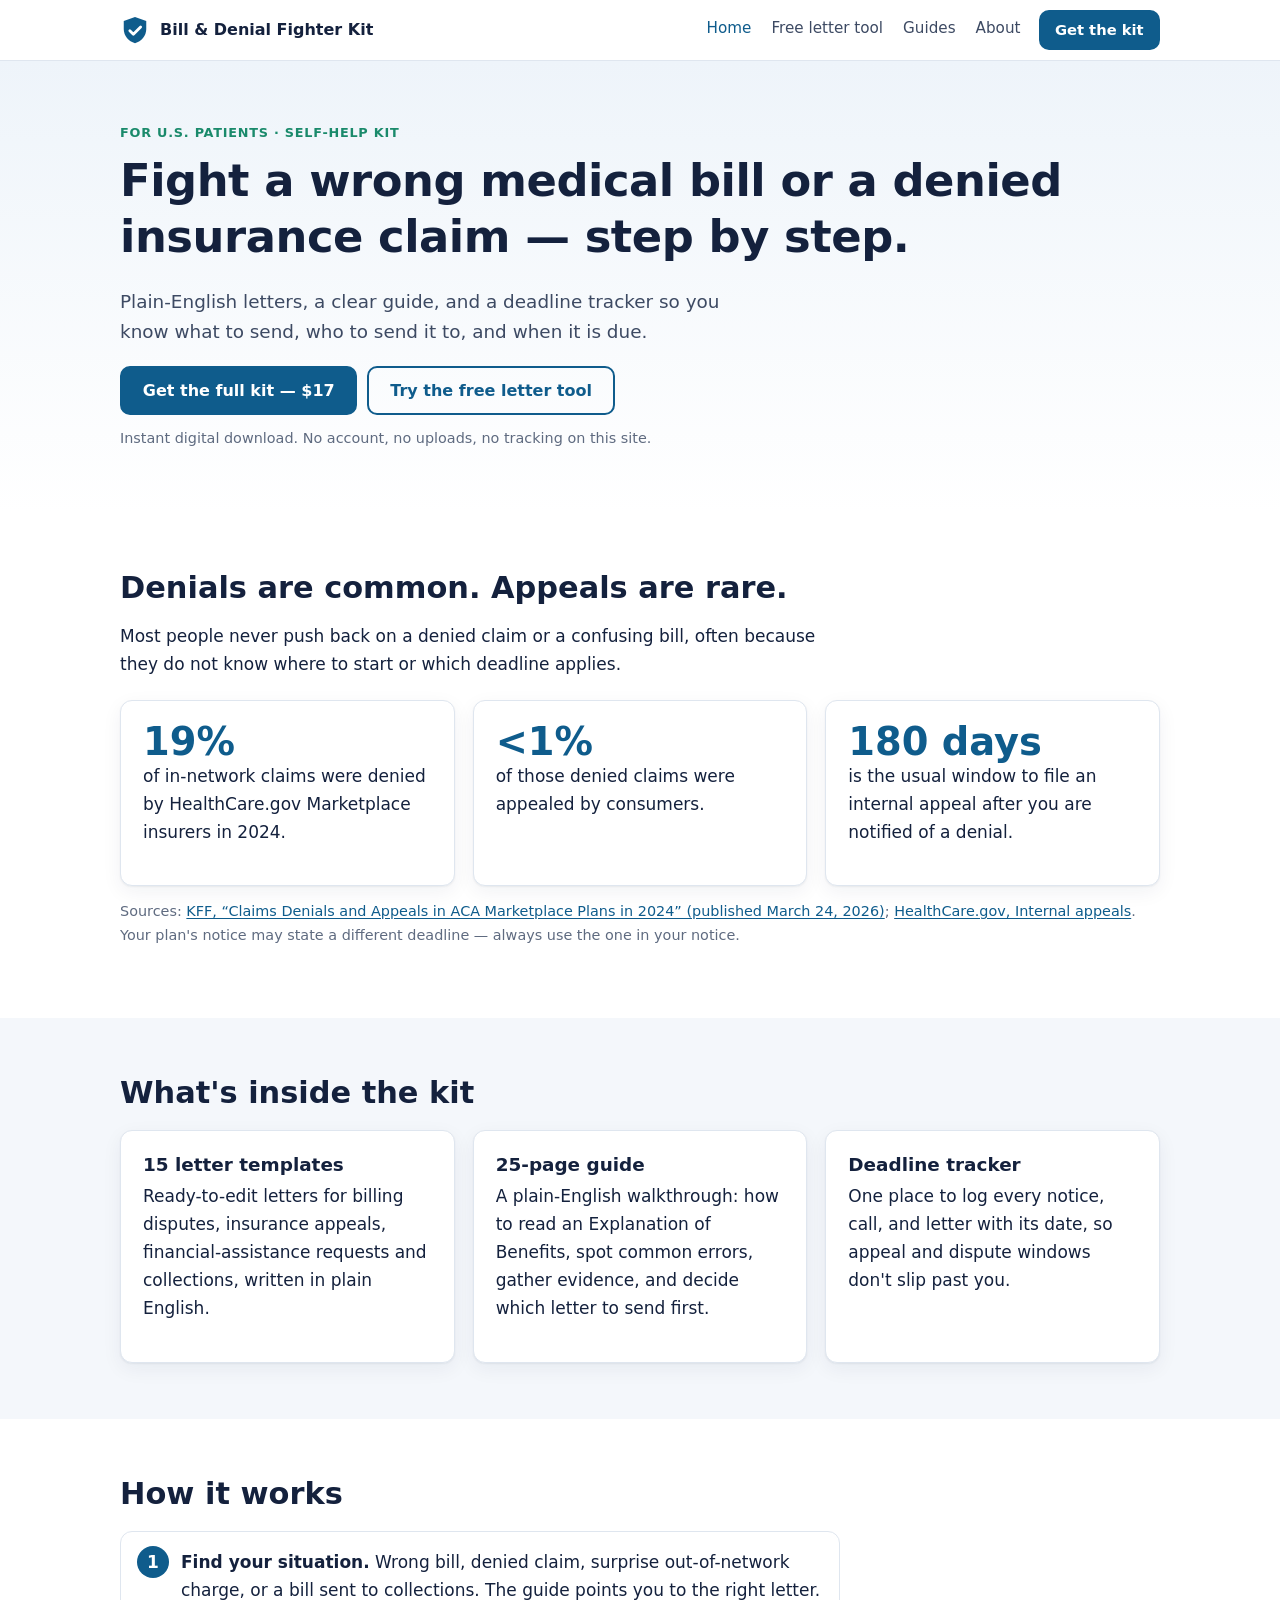
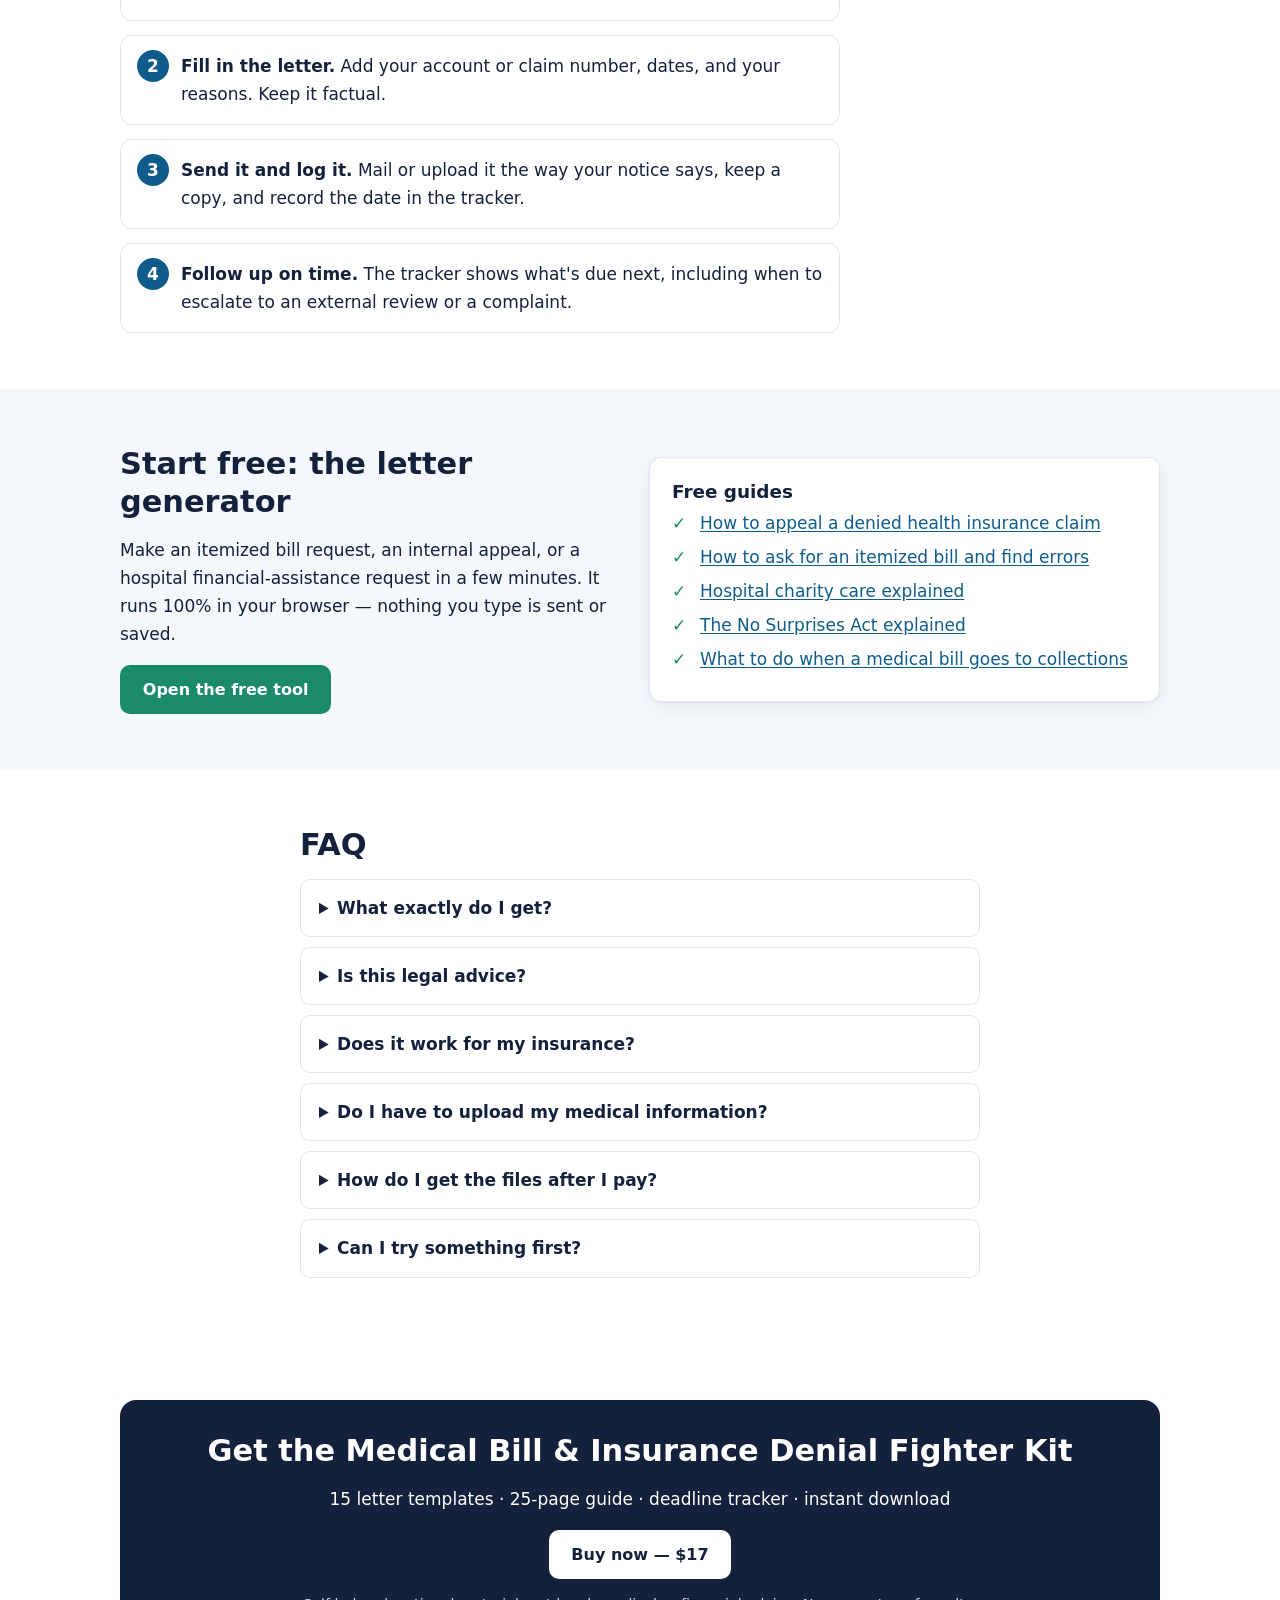
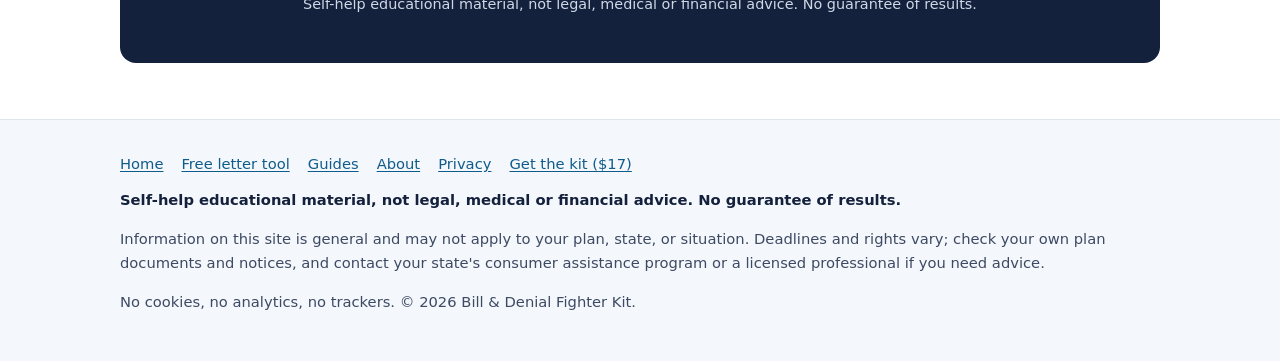
==== index.html @ 843455a6 "Launch site: landing page, free letter tool, 5 guides" ====
<!doctype html>
<html lang="en">
<head>
<meta charset="utf-8">
<meta name="viewport" content="width=device-width, initial-scale=1">
<title>Medical Bill &amp; Insurance Denial Fighter Kit — letters, guide &amp; deadline tracker</title>
<meta name="description" content="Fight a wrong medical bill or a denied health insurance claim, step by step. 15 letter templates, a 25-page guide and a deadline tracker for $17, plus a free in-browser letter tool.">
<link rel="canonical" href="https://pankajsaini5884.github.io/medical-bill-help/">
<meta name="robots" content="index, follow">
<meta name="referrer" content="no-referrer">
<meta name="theme-color" content="#0f5c8c">
<meta property="og:site_name" content="Bill &amp; Denial Fighter Kit">
<meta property="og:type" content="website">
<meta property="og:title" content="Medical Bill &amp; Insurance Denial Fighter Kit — letters, guide &amp; deadline tracker">
<meta property="og:description" content="Fight a wrong medical bill or a denied health insurance claim, step by step. 15 letter templates, a 25-page guide and a deadline tracker for $17, plus a free in-browser letter tool.">
<meta property="og:url" content="https://pankajsaini5884.github.io/medical-bill-help/">
<meta property="og:image" content="https://pankajsaini5884.github.io/medical-bill-help/assets/og-image.png">
<meta property="og:locale" content="en_US">
<meta name="twitter:card" content="summary_large_image">
<meta name="twitter:title" content="Medical Bill &amp; Insurance Denial Fighter Kit — letters, guide &amp; deadline tracker">
<meta name="twitter:description" content="Fight a wrong medical bill or a denied health insurance claim, step by step. 15 letter templates, a 25-page guide and a deadline tracker for $17, plus a free in-browser letter tool.">
<link rel="icon" href="favicon.svg" type="image/svg+xml">
<link rel="stylesheet" href="assets/style.css">
<script type="application/ld+json">{"@context": "https://schema.org", "@graph": [{"@type": "Product", "name": "Medical Bill & Insurance Denial Fighter Kit", "description": "15 letter templates, a 25-page guide and a deadline tracker for fighting a wrong medical bill or a denied health insurance claim.", "offers": {"@type": "Offer", "price": "17.00", "priceCurrency": "USD", "url": "https://calmmindplanco.gumroad.com/l/medical-bill-fighter"}}, {"@type": "FAQPage", "mainEntity": [{"@type": "Question", "name": "What exactly do I get?", "acceptedAnswer": {"@type": "Answer", "text": "A digital download: 15 fill-in letter templates, a 25-page step-by-step guide, and a deadline tracker. You fill them in yourself and send them yourself."}}, {"@type": "Question", "name": "Is this legal advice?", "acceptedAnswer": {"@type": "Answer", "text": "No. It is self-help educational material written for patients. It is not legal, medical, or financial advice, and no result is guaranteed. For complex cases, a state consumer assistance program, patient advocate, or attorney can help."}}, {"@type": "Question", "name": "Does it work for my insurance?", "acceptedAnswer": {"@type": "Answer", "text": "The letters are written for common U.S. situations: job-based plans, Marketplace plans, and hospital bills. Rules differ for Medicare, Medicaid, and some state-regulated plans, so always follow the instructions and deadlines in your own denial notice or plan documents."}}, {"@type": "Question", "name": "Do I have to upload my medical information?", "acceptedAnswer": {"@type": "Answer", "text": "No. The kit is files you edit on your own device. The free letter tool on this site also runs entirely in your browser and sends nothing anywhere."}}, {"@type": "Question", "name": "How do I get the files after I pay?", "acceptedAnswer": {"@type": "Answer", "text": "Checkout is handled by Gumroad, which delivers the download link right after purchase."}}, {"@type": "Question", "name": "Can I try something first?", "acceptedAnswer": {"@type": "Answer", "text": "Yes. The free letter tool makes three of the letters (itemized bill request, internal appeal, financial-assistance request) at no cost."}}]}]}</script>
</head>
<body>
<a class="skip" href="#main">Skip to content</a>
<header class="site-head"><div class="wrap">
<a class="brand" href="index.html"><svg viewBox="0 0 64 64" aria-hidden="true"><path d="M32 4 8 13v17c0 15 10.3 26.4 24 30 13.7-3.6 24-15 24-30V13L32 4z" fill="#0f5c8c"/><path d="M21 33.5l7.5 7.5L44 25.5" fill="none" stroke="#fff" stroke-width="6" stroke-linecap="round" stroke-linejoin="round"/></svg><span>Bill &amp; Denial Fighter Kit</span></a>
<nav class="nav" aria-label="Main"><a href="index.html" aria-current="page">Home</a><a href="tool.html">Free letter tool</a><a href="articles/index.html">Guides</a><a href="about.html">About</a><a class="btn sm" href="https://calmmindplanco.gumroad.com/l/medical-bill-fighter">Get the kit</a></nav>
</div></header>
<main id="main">

<section class="hero"><div class="wrap">
  <span class="eyebrow">For U.S. patients &middot; Self-help kit</span>
  <h1>Fight a wrong medical bill or a denied insurance claim &mdash; step by step.</h1>
  <p class="lead">Plain-English letters, a clear guide, and a deadline tracker so you know what to send, who to send it to, and when it is due.</p>
  <div class="btn-row">
    <a class="btn" href="https://calmmindplanco.gumroad.com/l/medical-bill-fighter">Get the full kit &mdash; <span class="price">$17</span></a>
    <a class="btn ghost" href="tool.html">Try the free letter tool</a>
  </div>
  <p class="small" style="margin-top:12px">Instant digital download. No account, no uploads, no tracking on this site.</p>
</div></section>

<section id="problem"><div class="wrap">
  <h2>Denials are common. Appeals are rare.</h2>
  <p class="read">Most people never push back on a denied claim or a confusing bill, often because they do not know where to start or which deadline applies.</p>
  <div class="grid c3" style="margin-top:22px">
    <div class="card"><div class="stat">19%</div><p>of in-network claims were denied by HealthCare.gov Marketplace insurers in 2024.</p></div>
    <div class="card"><div class="stat">&lt;1%</div><p>of those denied claims were appealed by consumers.</p></div>
    <div class="card"><div class="stat">180 days</div><p>is the usual window to file an internal appeal after you are notified of a denial.</p></div>
  </div>
  <p class="small" style="margin-top:14px">Sources: <a href="https://www.kff.org/private-insurance/claims-denials-and-appeals-in-aca-marketplace-plans-in-2024/" rel="noopener">KFF, &ldquo;Claims Denials and Appeals in ACA Marketplace Plans in 2024&rdquo; (published March 24, 2026)</a>; <a href="https://www.healthcare.gov/appeal-insurance-company-decision/internal-appeals/" rel="noopener">HealthCare.gov, Internal appeals</a>. Your plan's notice may state a different deadline &mdash; always use the one in your notice.</p>
</div></section>

<section class="alt" id="inside"><div class="wrap">
  <h2>What's inside the kit</h2>
  <div class="grid c3" style="margin-top:18px">
    <div class="card"><h3>15 letter templates</h3><p>Ready-to-edit letters for billing disputes, insurance appeals, financial-assistance requests and collections, written in plain English.</p></div>
    <div class="card"><h3>25-page guide</h3><p>A plain-English walkthrough: how to read an Explanation of Benefits, spot common errors, gather evidence, and decide which letter to send first.</p></div>
    <div class="card"><h3>Deadline tracker</h3><p>One place to log every notice, call, and letter with its date, so appeal and dispute windows don't slip past you.</p></div>
  </div>
</div></section>

<section id="how"><div class="wrap">
  <h2>How it works</h2>
  <ol class="steps read" style="margin-top:18px">
    <li><strong>Find your situation.</strong> Wrong bill, denied claim, surprise out-of-network charge, or a bill sent to collections. The guide points you to the right letter.</li>
    <li><strong>Fill in the letter.</strong> Add your account or claim number, dates, and your reasons. Keep it factual.</li>
    <li><strong>Send it and log it.</strong> Mail or upload it the way your notice says, keep a copy, and record the date in the tracker.</li>
    <li><strong>Follow up on time.</strong> The tracker shows what's due next, including when to escalate to an external review or a complaint.</li>
  </ol>
</div></section>

<section class="alt" id="free"><div class="wrap">
  <div class="grid c2" style="align-items:center">
    <div>
      <h2>Start free: the letter generator</h2>
      <p>Make an itemized bill request, an internal appeal, or a hospital financial-assistance request in a few minutes. It runs 100% in your browser &mdash; nothing you type is sent or saved.</p>
      <a class="btn green" href="tool.html">Open the free tool</a>
    </div>
    <div class="card">
      <h3>Free guides</h3>
      <ul class="checks">
        <li><a href="articles/appeal-denied-health-insurance-claim.html">How to appeal a denied health insurance claim</a></li>
        <li><a href="articles/itemized-hospital-bill-errors.html">How to ask for an itemized bill and find errors</a></li>
        <li><a href="articles/hospital-charity-care-financial-assistance.html">Hospital charity care explained</a></li>
        <li><a href="articles/no-surprises-act-surprise-billing.html">The No Surprises Act explained</a></li>
        <li><a href="articles/medical-bill-in-collections.html">What to do when a medical bill goes to collections</a></li>
      </ul>
    </div>
  </div>
</div></section>

<section id="faq"><div class="wrap read">
  <h2>FAQ</h2>
  <details><summary>What exactly do I get?</summary><p>A digital download: 15 fill-in letter templates, a 25-page step-by-step guide, and a deadline tracker. You fill them in yourself and send them yourself.</p></details><details><summary>Is this legal advice?</summary><p>No. It is self-help educational material written for patients. It is not legal, medical, or financial advice, and no result is guaranteed. For complex cases, a state consumer assistance program, patient advocate, or attorney can help.</p></details><details><summary>Does it work for my insurance?</summary><p>The letters are written for common U.S. situations: job-based plans, Marketplace plans, and hospital bills. Rules differ for Medicare, Medicaid, and some state-regulated plans, so always follow the instructions and deadlines in your own denial notice or plan documents.</p></details><details><summary>Do I have to upload my medical information?</summary><p>No. The kit is files you edit on your own device. The free letter tool on this site also runs entirely in your browser and sends nothing anywhere.</p></details><details><summary>How do I get the files after I pay?</summary><p>Checkout is handled by Gumroad, which delivers the download link right after purchase.</p></details><details><summary>Can I try something first?</summary><p>Yes. The free letter tool makes three of the letters (itemized bill request, internal appeal, financial-assistance request) at no cost.</p></details>
</div></section>

<section id="buy"><div class="wrap">
  <div class="cta-box">
    <h2>Get the Medical Bill &amp; Insurance Denial Fighter Kit</h2>
    <p>15 letter templates &middot; 25-page guide &middot; deadline tracker &middot; instant download</p>
    <a class="btn" href="https://calmmindplanco.gumroad.com/l/medical-bill-fighter">Buy now &mdash; $17</a>
    <p class="small" style="color:#cfd8e6;margin-top:14px">Self-help educational material, not legal, medical or financial advice. No guarantee of results.</p>
  </div>
</div></section>

</main>
<footer class="site-foot"><div class="wrap">
<nav aria-label="Footer"><a href="index.html">Home</a><a href="tool.html">Free letter tool</a><a href="articles/index.html">Guides</a><a href="about.html">About</a><a href="privacy.html">Privacy</a><a href="https://calmmindplanco.gumroad.com/l/medical-bill-fighter">Get the kit ($17)</a></nav>
<p class="disclaimer">Self-help educational material, not legal, medical or financial advice. No guarantee of results.</p>
<p>Information on this site is general and may not apply to your plan, state, or situation. Deadlines and rights vary; check your own plan documents and notices, and contact your state's consumer assistance program or a licensed professional if you need advice.</p>
<p>No cookies, no analytics, no trackers. &copy; <span>2026</span> Bill &amp; Denial Fighter Kit.</p>
</div></footer>

</body>
</html>
---- assets/style.css ----
/* Medical Bill & Insurance Denial Fighter Kit — single stylesheet, no external assets */
:root{
  --ink:#14213d; --ink-soft:#3d4a63; --muted:#5f6b80;
  --bg:#ffffff; --bg-alt:#f4f7fb; --line:#dfe6ef;
  --brand:#0f5c8c; --brand-dark:#0b466b; --accent:#1a8a6b; --warn:#9a5b00;
  --radius:12px; --max:1080px; --read:720px;
  --shadow:0 1px 2px rgba(20,33,61,.06),0 6px 20px rgba(20,33,61,.06);
}
*{box-sizing:border-box}
html{-webkit-text-size-adjust:100%}
body{margin:0;font-family:system-ui,-apple-system,"Segoe UI",Roboto,"Helvetica Neue",Arial,sans-serif;
  font-size:17px;line-height:1.65;color:var(--ink);background:var(--bg)}
img,svg{max-width:100%;height:auto}
a{color:var(--brand);text-underline-offset:2px}
a:hover{color:var(--brand-dark)}
:focus-visible{outline:3px solid #f2b705;outline-offset:2px;border-radius:4px}
h1,h2,h3{line-height:1.25;color:var(--ink);margin:0 0 .5em}
h1{font-size:2.2rem;font-size:clamp(1.9rem,5vw,2.8rem);letter-spacing:-.01em}
h2{font-size:1.6rem;font-size:clamp(1.45rem,3.5vw,1.9rem);margin-top:0}
h3{font-size:1.15rem}
p{margin:0 0 1em}
.skip{position:absolute;left:-999px;top:0;background:#fff;padding:.5rem 1rem;z-index:10}
.skip:focus{left:1rem}
.wrap{max-width:var(--max);margin:0 auto;padding:0 20px}
.read{max-width:var(--read)}

/* header */
.site-head{border-bottom:1px solid var(--line);background:#fff;position:sticky;top:0;z-index:5}
.site-head .wrap{display:flex;align-items:center;justify-content:space-between;gap:12px;min-height:60px;flex-wrap:wrap}
.brand{display:flex;align-items:center;gap:10px;font-weight:700;color:var(--ink);text-decoration:none;font-size:1rem}
.brand svg{width:30px;height:30px;flex:none}
.nav{display:flex;gap:4px 16px;flex-wrap:wrap;font-size:.95rem}
.nav a{text-decoration:none;color:var(--ink-soft);padding:6px 2px}
.nav a:hover,.nav a[aria-current="page"]{color:var(--brand)}
.nav a.btn,.nav a.btn:hover{color:#fff;padding:.55rem .9rem}

/* buttons */
.btn{display:inline-block;background:var(--brand);color:#fff;text-decoration:none;font-weight:650;
  padding:.8rem 1.3rem;border-radius:10px;border:2px solid var(--brand);cursor:pointer;font-size:1rem;line-height:1.2}
.btn:hover{background:var(--brand-dark);border-color:var(--brand-dark);color:#fff}
.btn.ghost{background:transparent;color:var(--brand)}
.btn.ghost:hover{background:var(--bg-alt);color:var(--brand-dark)}
.btn.green{background:var(--accent);border-color:var(--accent)}
.btn.green:hover{background:#136b53;border-color:#136b53}
.btn.sm{padding:.55rem .9rem;font-size:.92rem}
.btn-row{display:flex;gap:10px;flex-wrap:wrap;margin-top:1rem}

/* sections */
section{padding:56px 0}
.alt{background:var(--bg-alt)}
.hero{padding:56px 0 48px;background:linear-gradient(180deg,#eef4fa 0%,#fff 100%)}
.hero .lead{font-size:1.15rem;color:var(--ink-soft);max-width:640px}
.eyebrow{display:inline-block;font-size:.8rem;font-weight:700;letter-spacing:.06em;text-transform:uppercase;color:var(--accent);margin-bottom:.6rem}
.price{font-weight:700;color:var(--ink)}
.btn .price{color:inherit}
.small{font-size:.9rem;color:var(--muted)}

.grid{display:grid;gap:18px}
@media(min-width:720px){.grid.c2{grid-template-columns:1fr 1fr}.grid.c3{grid-template-columns:repeat(3,1fr)}}
.card{background:#fff;border:1px solid var(--line);border-radius:var(--radius);padding:22px;box-shadow:var(--shadow)}
.card h3{margin-bottom:.35em}
.stat{font-size:2.4rem;font-weight:800;color:var(--brand);line-height:1}
.steps{counter-reset:s;list-style:none;padding:0;margin:0;display:grid;gap:14px}
.steps li{counter-increment:s;position:relative;padding:16px 16px 16px 60px;background:#fff;border:1px solid var(--line);border-radius:var(--radius)}
.steps li::before{content:counter(s);position:absolute;left:16px;top:14px;width:32px;height:32px;border-radius:50%;
  background:var(--brand);color:#fff;font-weight:700;display:grid;place-items:center}
.checks{list-style:none;padding:0;margin:0}
.checks li{padding-left:28px;position:relative;margin:.35em 0}
.checks li::before{content:"✓";position:absolute;left:0;color:var(--accent);font-weight:800}

details{border:1px solid var(--line);border-radius:10px;padding:14px 18px;background:#fff;margin-bottom:10px}
summary{cursor:pointer;font-weight:650}
details[open] summary{margin-bottom:.5em}

.cta-box{background:var(--ink);color:#fff;border-radius:16px;padding:32px 24px;text-align:center}
.cta-box h2,.cta-box p{color:#fff}
.cta-box .btn{background:#fff;color:var(--ink);border-color:#fff}
.cta-box .btn:hover{background:#e8eef6}
.note{border-left:4px solid var(--warn);background:#fff8ec;padding:12px 16px;border-radius:6px;margin:1.2em 0}
.ok-note{border-left:4px solid var(--accent);background:#eefaf5;padding:12px 16px;border-radius:6px;margin:1.2em 0}

/* footer */
.site-foot{border-top:1px solid var(--line);background:var(--bg-alt);padding:32px 0;font-size:.92rem;color:var(--ink-soft)}
.site-foot nav{display:flex;flex-wrap:wrap;gap:6px 18px;margin-bottom:12px}
.disclaimer{font-weight:600;color:var(--ink)}

/* articles */
.article{padding:40px 0 56px}
.article h2{margin-top:1.6em}
.article h3{margin-top:1.3em}
.article ul,.article ol{padding-left:1.3em}
.article li{margin:.3em 0}
.meta{color:var(--muted);font-size:.92rem;margin-bottom:1.5em}
.sources{font-size:.9rem;border-top:1px solid var(--line);margin-top:2.5em;padding-top:1em}
.sources ol{padding-left:1.2em}
.sources a{word-break:break-word}
.crumbs{font-size:.88rem;color:var(--muted);margin-bottom:.8em}
.crumbs a{color:var(--muted)}
.article-list{list-style:none;padding:0;display:grid;gap:14px}
.article-list a{font-weight:650;font-size:1.05rem}

/* tool */
.tool{display:grid;gap:24px}
@media(min-width:960px){.tool{grid-template-columns:minmax(0,1fr) minmax(0,1.1fr);align-items:start}}
.privacy-banner{display:flex;gap:10px;align-items:flex-start;background:#eefaf5;border:1px solid #bfe6d6;border-radius:10px;padding:12px 14px;font-size:.95rem}
.letter-pick{display:grid;gap:10px}
@media(min-width:600px){.letter-pick{grid-template-columns:repeat(3,1fr)}}
.letter-pick label{display:block;border:2px solid var(--line);border-radius:10px;padding:12px;cursor:pointer;background:#fff;font-weight:600;font-size:.95rem}
.letter-pick input{position:absolute;opacity:0;pointer-events:none}
.letter-pick input:checked+span{color:var(--brand)}
.letter-pick label:has(input:checked){border-color:var(--brand);background:#f0f7fc}
.letter-pick input:focus-visible+span{outline:3px solid #f2b705;outline-offset:3px}
.field{margin-bottom:14px}
.field label{display:block;font-weight:600;font-size:.93rem;margin-bottom:4px}
.field .hint{font-weight:400;color:var(--muted);font-size:.85rem}
input[type=text],input[type=date],textarea,select{width:100%;font:inherit;font-size:1rem;padding:.6rem .7rem;border:1px solid #b9c5d6;border-radius:8px;background:#fff;color:var(--ink)}
textarea{min-height:110px;resize:vertical}
.row2{display:grid;gap:0 14px}
@media(min-width:600px){.row2{grid-template-columns:1fr 1fr}}
fieldset{border:0;padding:0;margin:0 0 18px}
legend{font-weight:700;margin-bottom:8px}
.preview-wrap{position:sticky;top:76px}
.preview{white-space:pre-wrap;font-family:Georgia,"Times New Roman",serif;font-size:.98rem;line-height:1.55;background:#fff;
  border:1px solid var(--line);border-radius:10px;padding:22px;box-shadow:var(--shadow);min-height:420px;max-height:70vh;overflow:auto;word-wrap:break-word}
.status{min-height:1.4em;font-size:.9rem;color:var(--accent);margin-top:6px}
@media print{
  body *{visibility:hidden}
  #letterPreview,#letterPreview *{visibility:visible}
  #letterPreview{position:absolute;left:0;top:0;border:0;box-shadow:none;max-height:none;overflow:visible;padding:0;font-size:12pt}
}
@media(max-width:719px){.site-head{position:static}.nav{gap:2px 12px}}
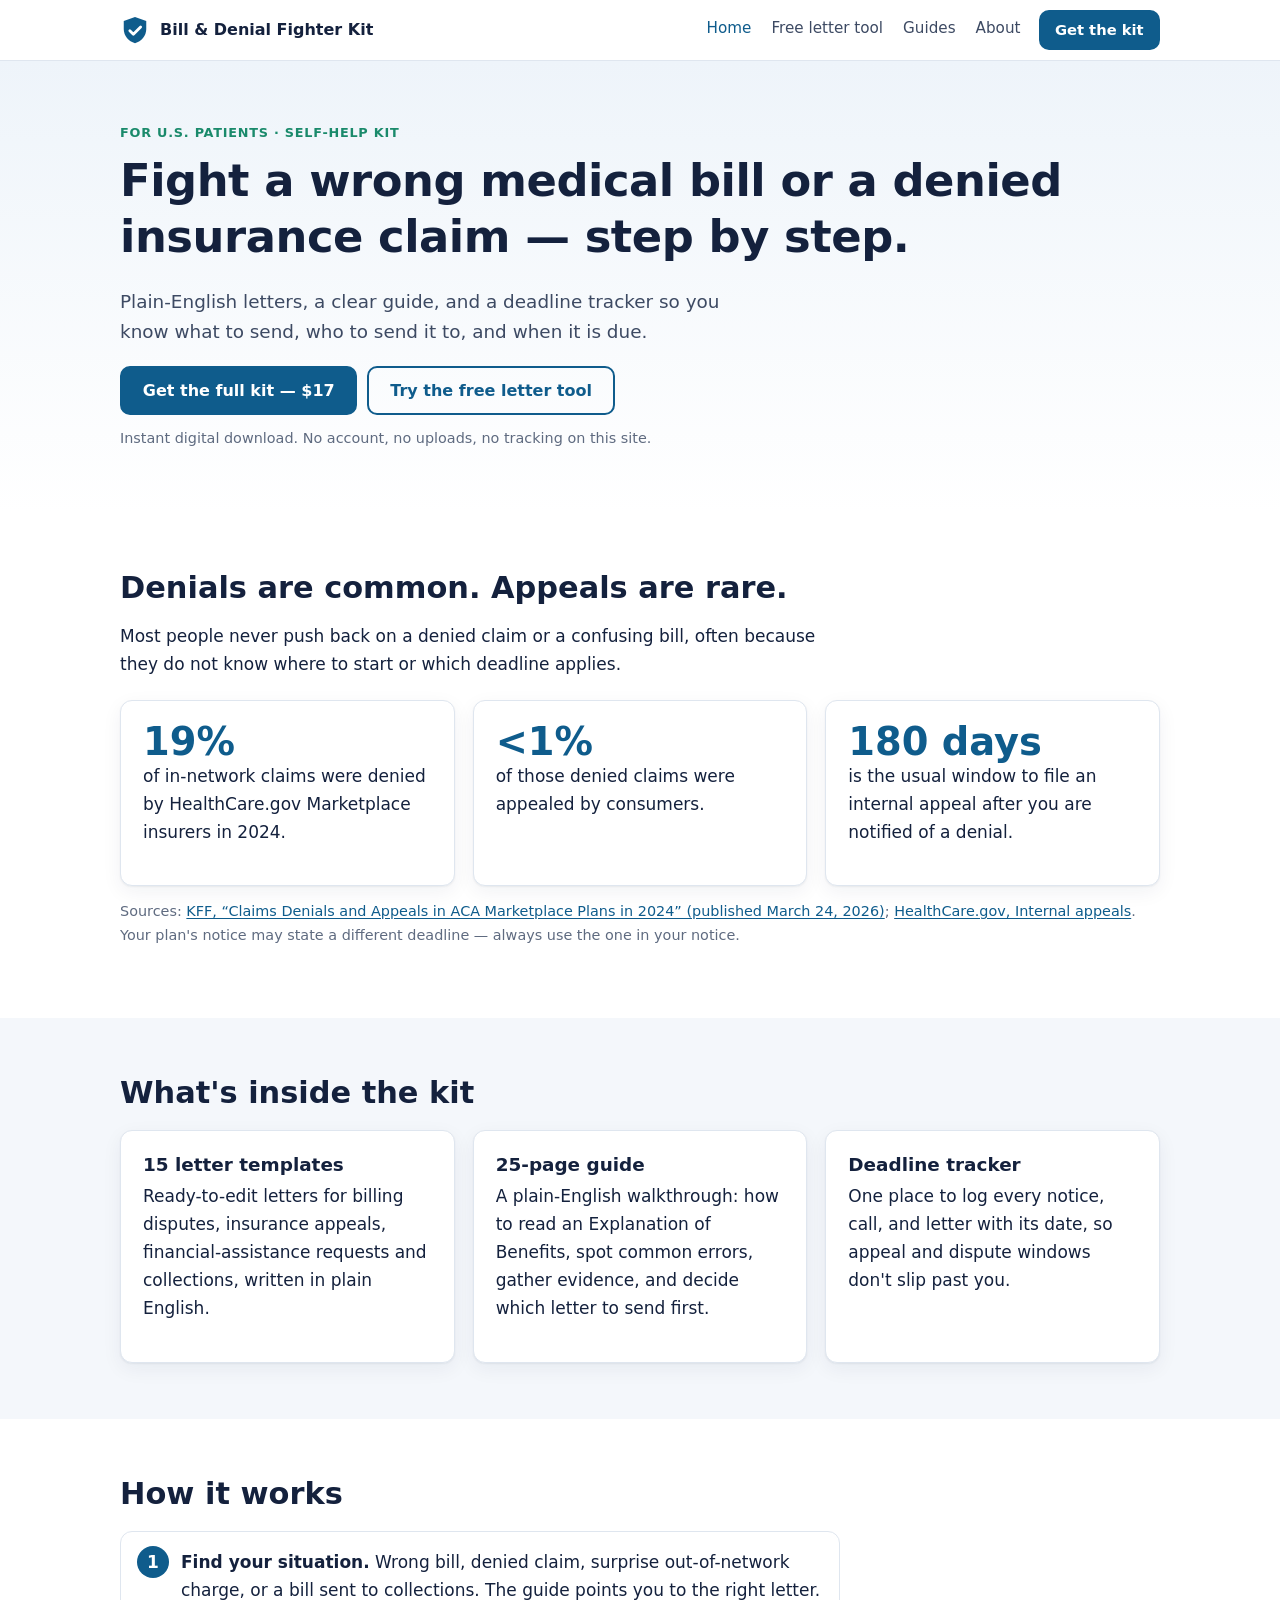
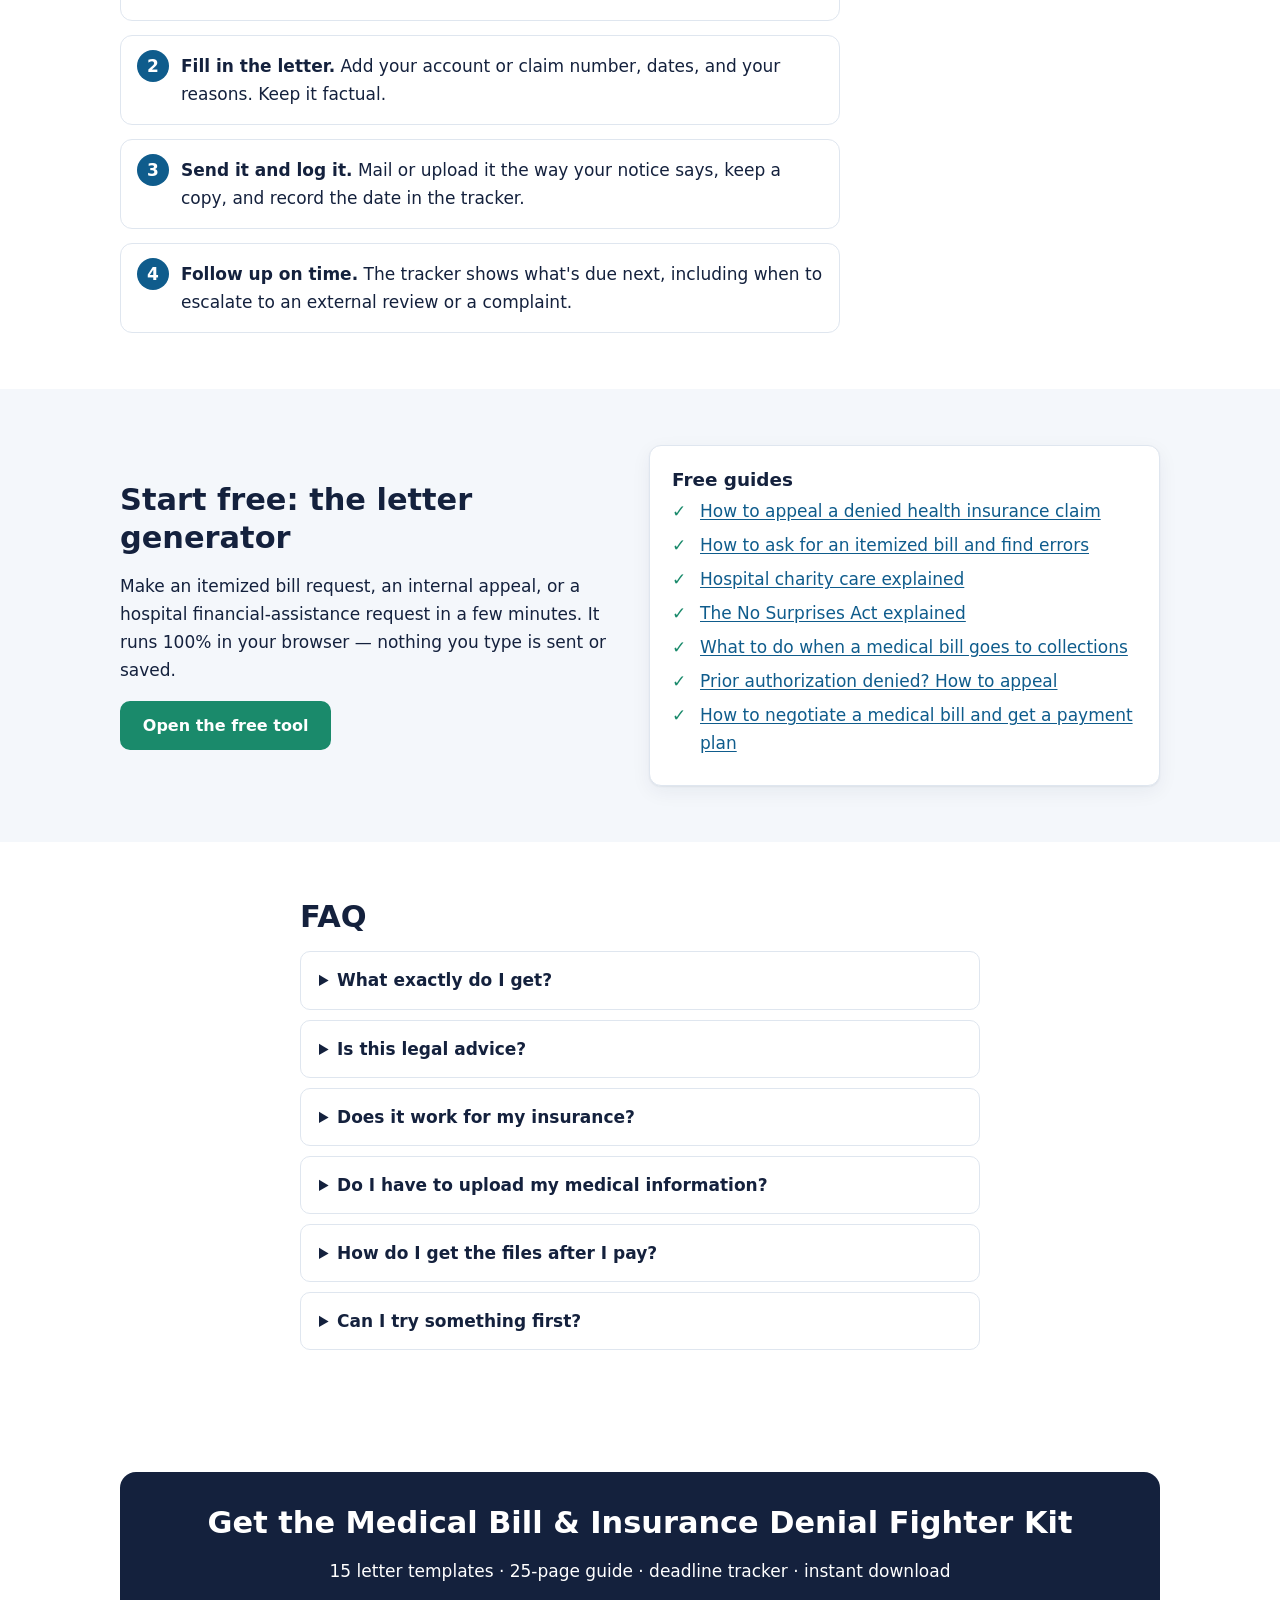
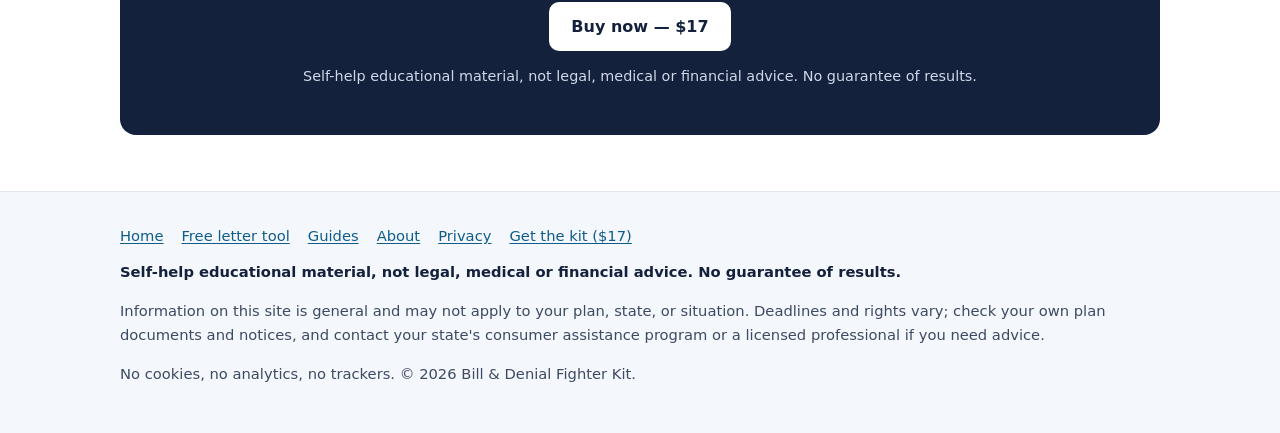
==== commit b01cc78e: "Add guides: negotiate a medical bill, prior authorization denial appeal" ====
--- a/index.html
+++ b/index.html
@@ -1,6 +1,7 @@
 <!doctype html>
 <html lang="en">
 <head>
+<meta name="google-site-verification" content="bhICDg9zpS2zYuQyWnONlnaygGz1JMqJG1otOaWV048" />
 <meta charset="utf-8">
 <meta name="viewport" content="width=device-width, initial-scale=1">
 <title>Medical Bill &amp; Insurance Denial Fighter Kit — letters, guide &amp; deadline tracker</title>
@@ -15,13 +16,17 @@
 <meta property="og:description" content="Fight a wrong medical bill or a denied health insurance claim, step by step. 15 letter templates, a 25-page guide and a deadline tracker for $17, plus a free in-browser letter tool.">
 <meta property="og:url" content="https://pankajsaini5884.github.io/medical-bill-help/">
 <meta property="og:image" content="https://pankajsaini5884.github.io/medical-bill-help/assets/og-image.png">
+<meta property="og:image:width" content="1200">
+<meta property="og:image:height" content="630">
+<meta property="og:image:alt" content="Fight a wrong medical bill or a denied insurance claim, step by step: Medical Bill &amp; Insurance Denial Fighter Kit">
 <meta property="og:locale" content="en_US">
 <meta name="twitter:card" content="summary_large_image">
+<meta name="twitter:image" content="https://pankajsaini5884.github.io/medical-bill-help/assets/og-image.png">
 <meta name="twitter:title" content="Medical Bill &amp; Insurance Denial Fighter Kit — letters, guide &amp; deadline tracker">
 <meta name="twitter:description" content="Fight a wrong medical bill or a denied health insurance claim, step by step. 15 letter templates, a 25-page guide and a deadline tracker for $17, plus a free in-browser letter tool.">
 <link rel="icon" href="favicon.svg" type="image/svg+xml">
 <link rel="stylesheet" href="assets/style.css">
-<script type="application/ld+json">{"@context": "https://schema.org", "@graph": [{"@type": "Product", "name": "Medical Bill & Insurance Denial Fighter Kit", "description": "15 letter templates, a 25-page guide and a deadline tracker for fighting a wrong medical bill or a denied health insurance claim.", "offers": {"@type": "Offer", "price": "17.00", "priceCurrency": "USD", "url": "https://calmmindplanco.gumroad.com/l/medical-bill-fighter"}}, {"@type": "FAQPage", "mainEntity": [{"@type": "Question", "name": "What exactly do I get?", "acceptedAnswer": {"@type": "Answer", "text": "A digital download: 15 fill-in letter templates, a 25-page step-by-step guide, and a deadline tracker. You fill them in yourself and send them yourself."}}, {"@type": "Question", "name": "Is this legal advice?", "acceptedAnswer": {"@type": "Answer", "text": "No. It is self-help educational material written for patients. It is not legal, medical, or financial advice, and no result is guaranteed. For complex cases, a state consumer assistance program, patient advocate, or attorney can help."}}, {"@type": "Question", "name": "Does it work for my insurance?", "acceptedAnswer": {"@type": "Answer", "text": "The letters are written for common U.S. situations: job-based plans, Marketplace plans, and hospital bills. Rules differ for Medicare, Medicaid, and some state-regulated plans, so always follow the instructions and deadlines in your own denial notice or plan documents."}}, {"@type": "Question", "name": "Do I have to upload my medical information?", "acceptedAnswer": {"@type": "Answer", "text": "No. The kit is files you edit on your own device. The free letter tool on this site also runs entirely in your browser and sends nothing anywhere."}}, {"@type": "Question", "name": "How do I get the files after I pay?", "acceptedAnswer": {"@type": "Answer", "text": "Checkout is handled by Gumroad, which delivers the download link right after purchase."}}, {"@type": "Question", "name": "Can I try something first?", "acceptedAnswer": {"@type": "Answer", "text": "Yes. The free letter tool makes three of the letters (itemized bill request, internal appeal, financial-assistance request) at no cost."}}]}]}</script>
+<script type="application/ld+json">{"@context": "https://schema.org", "@graph": [{"@type": "Product", "name": "Medical Bill & Insurance Denial Fighter Kit", "description": "15 letter templates, a 25-page guide and a deadline tracker for fighting a wrong medical bill or a denied health insurance claim.", "offers": {"@type": "Offer", "price": "17.00", "priceCurrency": "USD", "url": "https://calmmindplanco.gumroad.com/l/medical-bill-fighter", "availability": "https://schema.org/InStock"}, "image": ["https://pankajsaini5884.github.io/medical-bill-help/assets/og-image.png"], "url": "https://pankajsaini5884.github.io/medical-bill-help/", "brand": {"@type": "Brand", "name": "Bill & Denial Fighter Kit"}}, {"@type": "FAQPage", "mainEntity": [{"@type": "Question", "name": "What exactly do I get?", "acceptedAnswer": {"@type": "Answer", "text": "A digital download: 15 fill-in letter templates, a 25-page step-by-step guide, and a deadline tracker. You fill them in yourself and send them yourself."}}, {"@type": "Question", "name": "Is this legal advice?", "acceptedAnswer": {"@type": "Answer", "text": "No. It is self-help educational material written for patients. It is not legal, medical, or financial advice, and no result is guaranteed. For complex cases, a state consumer assistance program, patient advocate, or attorney can help."}}, {"@type": "Question", "name": "Does it work for my insurance?", "acceptedAnswer": {"@type": "Answer", "text": "The letters are written for common U.S. situations: job-based plans, Marketplace plans, and hospital bills. Rules differ for Medicare, Medicaid, and some state-regulated plans, so always follow the instructions and deadlines in your own denial notice or plan documents."}}, {"@type": "Question", "name": "Do I have to upload my medical information?", "acceptedAnswer": {"@type": "Answer", "text": "No. The kit is files you edit on your own device. The free letter tool on this site also runs entirely in your browser and sends nothing anywhere."}}, {"@type": "Question", "name": "How do I get the files after I pay?", "acceptedAnswer": {"@type": "Answer", "text": "Checkout is handled by Gumroad, which delivers the download link right after purchase."}}, {"@type": "Question", "name": "Can I try something first?", "acceptedAnswer": {"@type": "Answer", "text": "Yes. The free letter tool makes three of the letters (itemized bill request, internal appeal, financial-assistance request) at no cost."}}]}]}</script>
 </head>
 <body>
 <a class="skip" href="#main">Skip to content</a>
@@ -87,6 +92,8 @@
         <li><a href="articles/hospital-charity-care-financial-assistance.html">Hospital charity care explained</a></li>
         <li><a href="articles/no-surprises-act-surprise-billing.html">The No Surprises Act explained</a></li>
         <li><a href="articles/medical-bill-in-collections.html">What to do when a medical bill goes to collections</a></li>
+        <li><a href="articles/prior-authorization-denied-appeal.html">Prior authorization denied? How to appeal</a></li>
+        <li><a href="articles/negotiate-medical-bill-payment-plan.html">How to negotiate a medical bill and get a payment plan</a></li>
       </ul>
     </div>
   </div>
